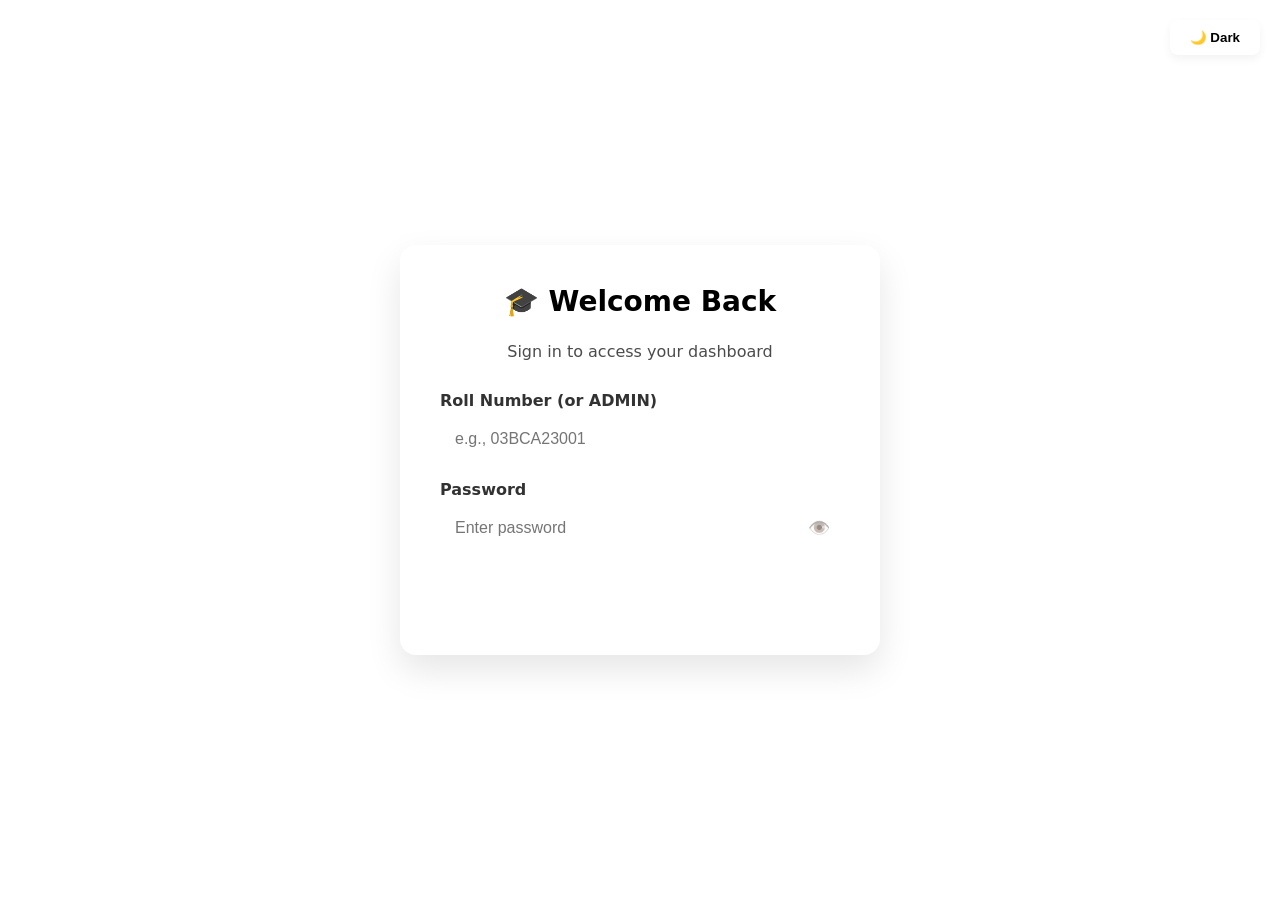
==== templates/login.html @ 2a978686 "Initial commit: AI-Powered Academic Tracker with JWT and Gemini" ====
<!DOCTYPE html>
<html lang="en" data-theme="light">
<head>
    <meta charset="UTF-8">
    <meta name="viewport" content="width=device-width, initial-scale=1.0">
    <title>Login - Academic Tracker</title>
    <link rel="stylesheet" href="{{ url_for('static', filename='style.css') }}">
    <style>
        body { display: flex; justify-content: center; align-items: center; height: 100vh; background-color: var(--bg-color); margin: 0; font-family: 'Segoe UI', system-ui, sans-serif; transition: background-color 0.3s, color 0.3s; }
        .theme-toggle-btn { position: absolute; top: 20px; right: 20px; background: var(--card-bg); color: var(--text-color); border: 1px solid var(--border-color); padding: 10px 20px; border-radius: 8px; cursor: pointer; font-weight: bold; box-shadow: 0 4px 10px rgba(0,0,0,0.05); transition: all 0.3s cubic-bezier(0.175, 0.885, 0.32, 1.275); }
        .theme-toggle-btn:hover { transform: translateY(-3px); box-shadow: 0 6px 15px rgba(0,0,0,0.1); }
        .login-card { background: var(--card-bg); padding: 40px; border-radius: 16px; box-shadow: 0 15px 35px rgba(0,0,0,0.1); width: 100%; max-width: 400px; border: 1px solid var(--border-color); text-align: center; animation: slideUp 0.5s cubic-bezier(0.175, 0.885, 0.32, 1.275); }
        .login-card h2 { margin-top: 0; color: var(--primary); font-size: 28px; }
        .input-group { margin-bottom: 20px; text-align: left; }
        .input-group label { display: block; margin-bottom: 8px; font-weight: bold; color: var(--text-color); opacity: 0.8; }
        .input-group input { width: 100%; padding: 12px 15px; border-radius: 8px; border: 1px solid var(--input-border); background: var(--input-bg); color: var(--text-color); box-sizing: border-box; font-size: 16px; transition: all 0.2s; outline: none; }
        .input-group input:focus { border-color: var(--primary); box-shadow: 0 0 0 3px rgba(59, 130, 246, 0.2); }
        .password-wrapper { position: relative; display: flex; align-items: center; }
        .password-wrapper input { padding-right: 45px; } 
        .eye-btn { position: absolute; right: 10px; background: transparent !important; border: none; cursor: pointer; font-size: 18px; color: var(--text-color); opacity: 0.5; transition: 0.2s; padding: 0; width: auto; box-shadow: none !important; outline: none; }
        .eye-btn:hover { opacity: 1; transform: scale(1.1); }
        .submit-btn { width: 100%; padding: 14px; background: var(--primary); color: white; border: none; border-radius: 8px; font-size: 16px; font-weight: bold; cursor: pointer; transition: all 0.3s cubic-bezier(0.175, 0.885, 0.32, 1.275); }
        .submit-btn:hover { transform: translateY(-3px); box-shadow: 0 8px 20px rgba(59, 130, 246, 0.3); }
        @keyframes slideUp { from { transform: translateY(30px); opacity: 0; } to { transform: translateY(0); opacity: 1; } }
    </style>
</head>
<body>
    <button id="themeToggle" class="theme-toggle-btn">🌙 Dark</button>

    <div class="login-card">
        <h2>🎓 Welcome Back</h2>
        <p style="opacity: 0.7; margin-bottom: 30px;">Sign in to access your dashboard</p>

        <form id="loginForm">
            <div class="input-group">
                <label>Roll Number (or ADMIN)</label>
                <input type="text" id="roll_no" name="roll_no" autocomplete="username" required placeholder="e.g., 03BCA23001">
            </div>
            <div class="input-group">
                <label>Password</label>
                <div class="password-wrapper">
                    <input type="password" id="password" name="password" autocomplete="current-password" required placeholder="Enter password">
                    <button type="button" id="togglePassword" class="eye-btn" title="Toggle Password Visibility">👁️</button>
                </div>
            </div>
            <button type="submit" class="submit-btn">Sign In</button>
        </form>
    </div>

    <script>
        const togglePassword = document.querySelector('#togglePassword');
        const password = document.querySelector('#password');
        togglePassword.addEventListener('click', function () {
            const isPassword = password.getAttribute('type') === 'password';
            password.setAttribute('type', isPassword ? 'text' : 'password');
            this.textContent = isPassword ? '🙈' : '👁️';
        });

        const themeToggle = document.getElementById('themeToggle');
        const htmlElement = document.documentElement;
        let isDarkMode = localStorage.getItem('theme') === 'dark';
        if (isDarkMode) { htmlElement.setAttribute('data-theme', 'dark'); themeToggle.textContent = '☀️ Light'; }

        themeToggle.addEventListener('click', () => {
            isDarkMode = !isDarkMode;
            htmlElement.setAttribute('data-theme', isDarkMode ? 'dark' : 'light');
            themeToggle.textContent = isDarkMode ? '☀️ Light' : '🌙 Dark';
            localStorage.setItem('theme', isDarkMode ? 'dark' : 'light');
        });

        document.getElementById('loginForm').addEventListener('submit', async (e) => {
            e.preventDefault();
            const roll_no = document.getElementById('roll_no').value;
            const pass = document.getElementById('password').value;

            try {
                const response = await fetch('/login', {
                    method: 'POST',
                    headers: { 'Content-Type': 'application/json' },
                    body: JSON.stringify({ roll_no: roll_no, password: pass })
                });

                const data = await response.json();
                if (response.ok && data.token) {
                    localStorage.setItem('token', data.token.trim());
                    window.location.href = data.role === 'admin' ? '/admin' : '/student'; 
                } else {
                    alert(data.error || 'Invalid login credentials');
                }
            } catch (error) {
                console.error('Login error:', error);
            }
        });
    </script>
</body>
</html>
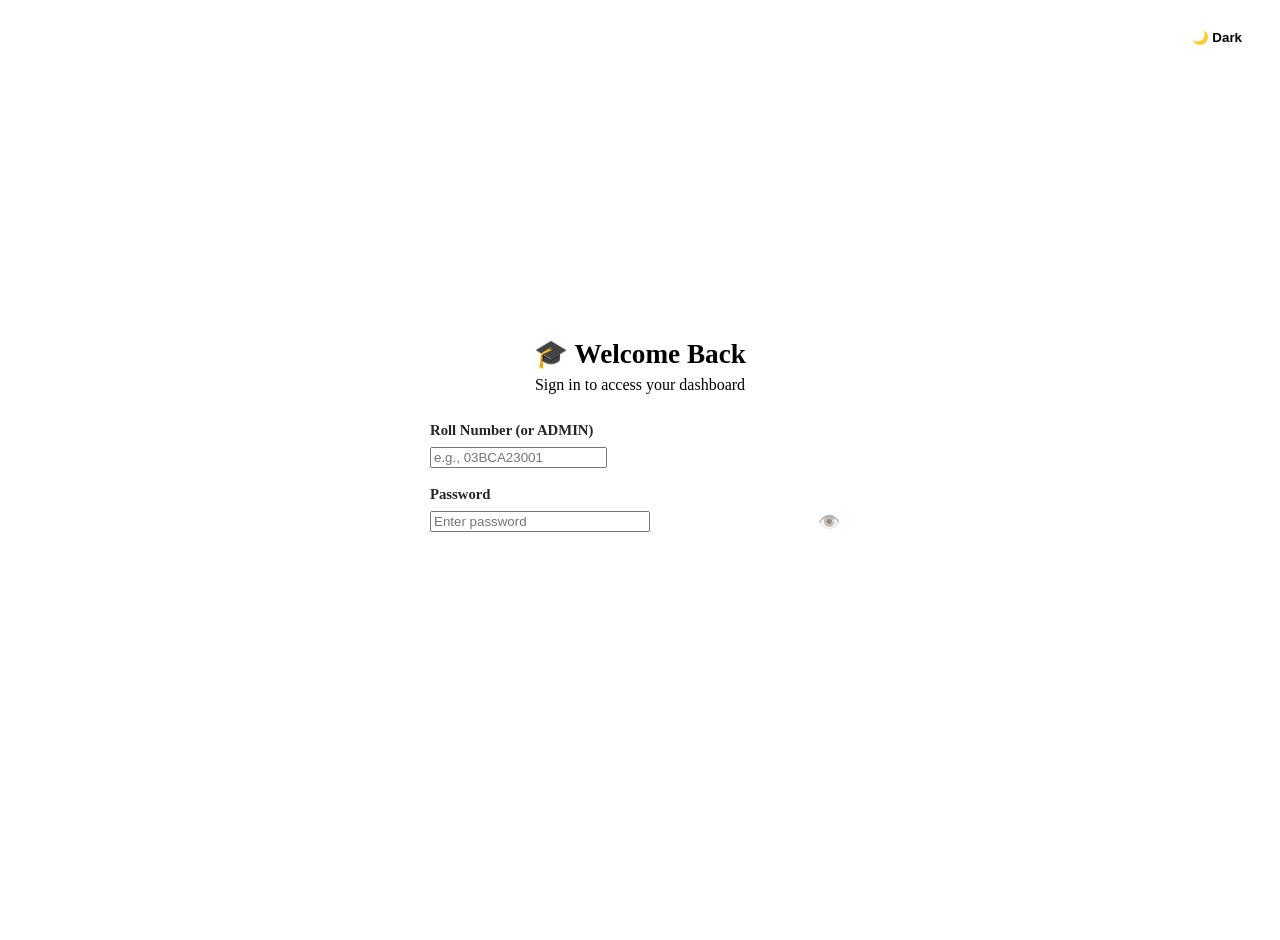
==== commit 920e4e61: "Implemented some UI changes and removed Inline css for better Styling" ====
--- a/templates/login.html
+++ b/templates/login.html
@@ -6,22 +6,108 @@
     <title>Login - Academic Tracker</title>
     <link rel="stylesheet" href="{{ url_for('static', filename='style.css') }}">
     <style>
-        body { display: flex; justify-content: center; align-items: center; height: 100vh; background-color: var(--bg-color); margin: 0; font-family: 'Segoe UI', system-ui, sans-serif; transition: background-color 0.3s, color 0.3s; }
-        .theme-toggle-btn { position: absolute; top: 20px; right: 20px; background: var(--card-bg); color: var(--text-color); border: 1px solid var(--border-color); padding: 10px 20px; border-radius: 8px; cursor: pointer; font-weight: bold; box-shadow: 0 4px 10px rgba(0,0,0,0.05); transition: all 0.3s cubic-bezier(0.175, 0.885, 0.32, 1.275); }
-        .theme-toggle-btn:hover { transform: translateY(-3px); box-shadow: 0 6px 15px rgba(0,0,0,0.1); }
-        .login-card { background: var(--card-bg); padding: 40px; border-radius: 16px; box-shadow: 0 15px 35px rgba(0,0,0,0.1); width: 100%; max-width: 400px; border: 1px solid var(--border-color); text-align: center; animation: slideUp 0.5s cubic-bezier(0.175, 0.885, 0.32, 1.275); }
-        .login-card h2 { margin-top: 0; color: var(--primary); font-size: 28px; }
-        .input-group { margin-bottom: 20px; text-align: left; }
-        .input-group label { display: block; margin-bottom: 8px; font-weight: bold; color: var(--text-color); opacity: 0.8; }
-        .input-group input { width: 100%; padding: 12px 15px; border-radius: 8px; border: 1px solid var(--input-border); background: var(--input-bg); color: var(--text-color); box-sizing: border-box; font-size: 16px; transition: all 0.2s; outline: none; }
-        .input-group input:focus { border-color: var(--primary); box-shadow: 0 0 0 3px rgba(59, 130, 246, 0.2); }
-        .password-wrapper { position: relative; display: flex; align-items: center; }
-        .password-wrapper input { padding-right: 45px; } 
-        .eye-btn { position: absolute; right: 10px; background: transparent !important; border: none; cursor: pointer; font-size: 18px; color: var(--text-color); opacity: 0.5; transition: 0.2s; padding: 0; width: auto; box-shadow: none !important; outline: none; }
-        .eye-btn:hover { opacity: 1; transform: scale(1.1); }
-        .submit-btn { width: 100%; padding: 14px; background: var(--primary); color: white; border: none; border-radius: 8px; font-size: 16px; font-weight: bold; cursor: pointer; transition: all 0.3s cubic-bezier(0.175, 0.885, 0.32, 1.275); }
-        .submit-btn:hover { transform: translateY(-3px); box-shadow: 0 8px 20px rgba(59, 130, 246, 0.3); }
-        @keyframes slideUp { from { transform: translateY(30px); opacity: 0; } to { transform: translateY(0); opacity: 1; } }
+        body {
+            display: flex;
+            justify-content: center;
+            align-items: center;
+            min-height: 100vh;
+            margin: 0;
+            padding: 20px;
+        }
+        .theme-toggle-btn {
+            position: absolute;
+            top: 20px;
+            right: 20px;
+            background: var(--card-bg);
+            color: var(--text-color);
+            border: 1px solid var(--border-color);
+            padding: 10px 18px;
+            border-radius: 12px;
+            cursor: pointer;
+            font-weight: 700;
+            box-shadow: var(--shadow-sm);
+            transition: all 0.3s cubic-bezier(0.175, 0.885, 0.32, 1.275);
+        }
+        .theme-toggle-btn:hover {
+            transform: translateY(-3px);
+            box-shadow: var(--shadow-md);
+        }
+        .login-card {
+            background: var(--card-bg);
+            padding: 40px;
+            border-radius: 20px;
+            box-shadow: var(--shadow-lg);
+            width: 100%;
+            max-width: 420px;
+            border: 1px solid var(--border-color);
+            text-align: center;
+            animation: slideUp 0.5s cubic-bezier(0.175, 0.885, 0.32, 1.275);
+        }
+        .login-card h2 {
+            margin: 0 0 6px 0;
+            color: var(--primary);
+            font-size: 1.7rem;
+        }
+        .login-card .subtitle {
+            color: var(--text-muted);
+            margin: 0 0 28px 0;
+        }
+        .input-group {
+            margin-bottom: 18px;
+            text-align: left;
+        }
+        .input-group label {
+            display: block;
+            margin-bottom: 8px;
+            font-weight: 700;
+            color: var(--text-color);
+            opacity: 0.85;
+            font-size: 0.92rem;
+        }
+        .password-wrapper {
+            position: relative;
+            display: flex;
+            align-items: center;
+        }
+        .password-wrapper input {
+            padding-right: 45px;
+        }
+        .eye-btn {
+            position: absolute;
+            right: 10px;
+            background: transparent !important;
+            border: none;
+            cursor: pointer;
+            font-size: 18px;
+            color: var(--text-color);
+            opacity: 0.5;
+            transition: 0.2s;
+            padding: 0;
+            width: auto;
+            box-shadow: none !important;
+            outline: none;
+        }
+        .eye-btn:hover {
+            opacity: 1;
+            transform: scale(1.1);
+        }
+        .submit-btn {
+            width: 100%;
+            padding: 14px;
+            background: linear-gradient(135deg, var(--primary), #5b9bff);
+            color: white;
+            border: none;
+            border-radius: 12px;
+            font-size: 1rem;
+            font-weight: 700;
+            cursor: pointer;
+            transition: all 0.3s cubic-bezier(0.175, 0.885, 0.32, 1.275);
+            margin-top: 6px;
+        }
+        .submit-btn:hover {
+            transform: translateY(-3px);
+            box-shadow: 0 8px 20px rgba(59, 130, 246, 0.3);
+        }
     </style>
 </head>
 <body>
@@ -29,7 +115,7 @@
 
     <div class="login-card">
         <h2>🎓 Welcome Back</h2>
-        <p style="opacity: 0.7; margin-bottom: 30px;">Sign in to access your dashboard</p>
+        <p class="subtitle">Sign in to access your dashboard</p>
 
         <form id="loginForm">
             <div class="input-group">
